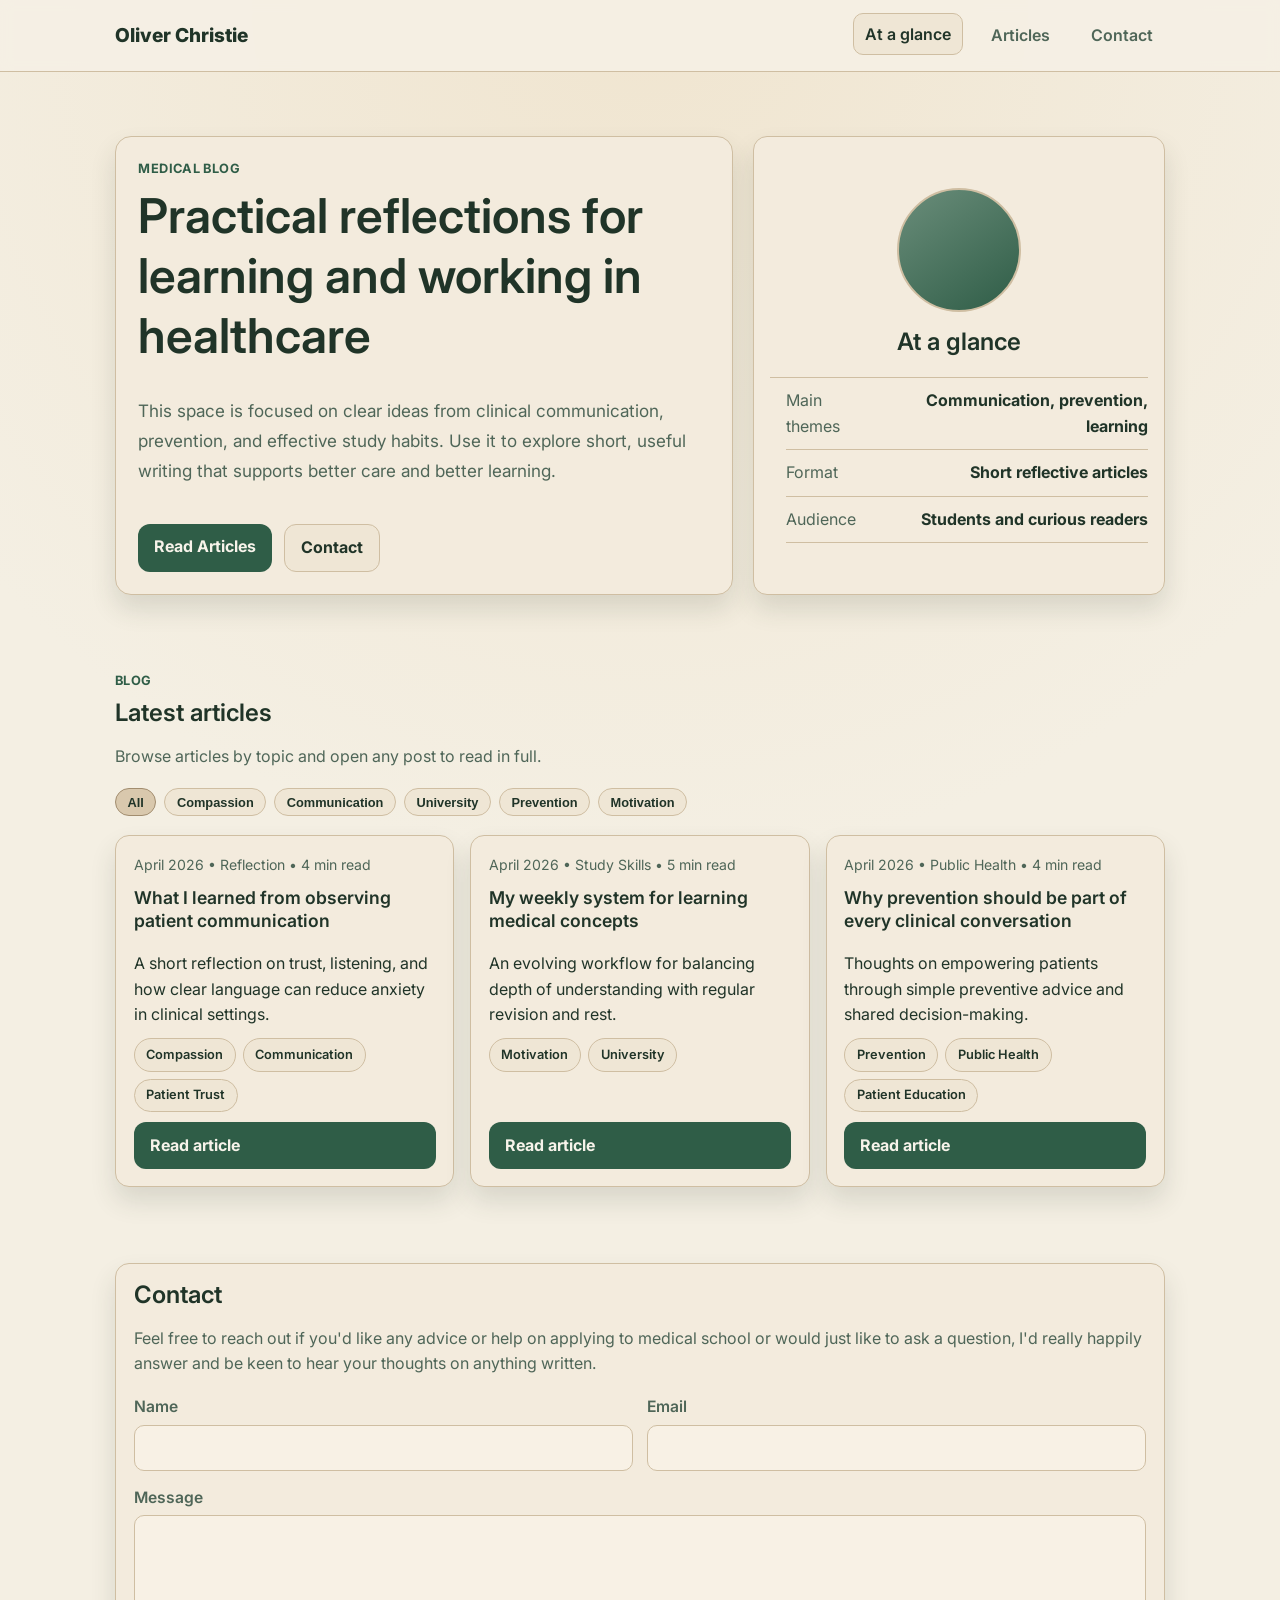
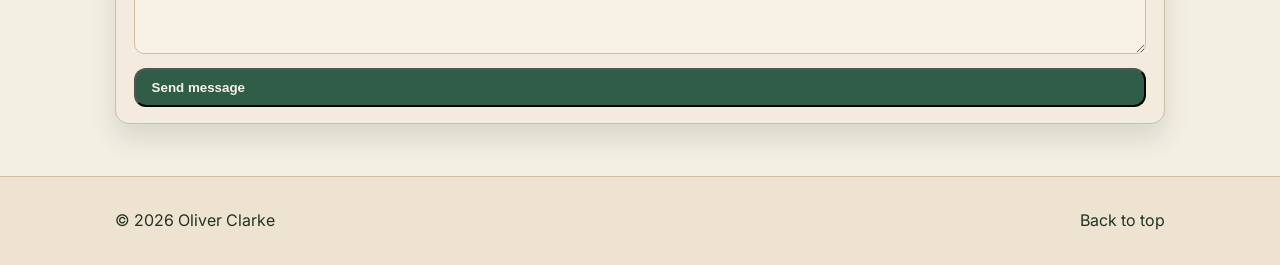
==== index.html @ 4c4d161c "stuff" ====
<!DOCTYPE html>
<html lang="en">
<head>
  <meta charset="UTF-8">
  <meta name="viewport" content="width=device-width, initial-scale=1.0">
  <title>Oliver Christie | Blog</title>
  <meta name="description" content="A blog focused on medicine, healthcare learning, and reflective practice.">
  <link rel="preconnect" href="https://fonts.googleapis.com">
  <link rel="preconnect" href="https://fonts.gstatic.com" crossorigin>
  <link href="https://fonts.googleapis.com/css2?family=Inter:wght@400;500;600;700;800&display=swap" rel="stylesheet">
  <link rel="stylesheet" href="style.css">
</head>
<body id="top">
  <header class="site-header">
    <div class="container nav-row">
      <a class="brand" href="index.html">Oliver Christie</a>
      <nav class="main-nav" aria-label="Main navigation">
        <a href="#glance" class="active smooth-scroll">At a glance</a>
        <a href="#articles" class="smooth-scroll">Articles</a>
        <a href="#contact" class="smooth-scroll">Contact</a>
      </nav>
    </div>
  </header>

  <main>
    <section class="hero reveal">
      <div class="container hero-grid">
        <div class="hero-content">
          <p class="eyebrow">Medical Blog</p>
          <h1>Practical reflections for learning and working in healthcare</h1>
          <p class="hero-text">
            This space is focused on clear ideas from clinical communication, prevention, and effective study habits. Use it to explore short, useful writing that supports better care and better learning.
          </p>
          <div class="hero-actions">
            <a class="btn btn-primary smooth-scroll" href="#articles">Read Articles</a>
            <a class="btn btn-secondary smooth-scroll" href="#contact">Contact</a>
          </div>
        </div>
        <aside id="glance" class="hero-card profile-panel" aria-label="Site snapshot">
          <div class="profile-head">
            <div class="profile-photo-wrap">
              <img class="profile-photo" src="assets/profile.jpg" alt="Portrait of Oliver Christie" loading="lazy">
            </div>
            <h2>At a glance</h2>
          </div>
          <ul class="stats-list">
            <li><span>Main themes</span><strong>Communication, prevention, learning</strong></li>
            <li><span>Format</span><strong>Short reflective articles</strong></li>
            <li><span>Audience</span><strong>Students and curious readers</strong></li>
          </ul>
        </aside>
      </div>
    </section>

    <section id="articles" class="section section-tight reveal">
      <div class="container">
        <p class="eyebrow">Blog</p>
        <h2 class="page-title">Latest articles</h2>
        <p class="section-intro">
          Browse articles by topic and open any post to read in full.
        </p>

        <div class="tag-toolbar" aria-label="Filter articles by tag">
          <button class="tag-filter active" data-filter="all" type="button">All</button>
          <button class="tag-filter" data-filter="compassion" type="button">Compassion</button>
          <button class="tag-filter" data-filter="communication" type="button">Communication</button>
          <button class="tag-filter" data-filter="evidence-based" type="button">University</button>
          <button class="tag-filter" data-filter="prevention" type="button">Prevention</button>
          <button class="tag-filter" data-filter="study" type="button">Motivation</button>
        </div>

        <div class="blog-grid">
          <article class="card post-card reveal" data-tags="compassion communication patient-trust reflection">
            <p class="post-meta">April 2026 • Reflection • 4 min read</p>
            <h2>What I learned from observing patient communication</h2>
            <p>A short reflection on trust, listening, and how clear language can reduce anxiety in clinical settings.</p>
            <ul class="tag-list">
              <li>Compassion</li>
              <li>Communication</li>
              <li>Patient Trust</li>
            </ul>
            <a class="btn btn-primary post-read-btn" href="posts/patient-communication.html">Read article</a>
          </article>

          <article class="card post-card reveal" data-tags="study evidence-based resilience learning">
            <p class="post-meta">April 2026 • Study Skills • 5 min read</p>
            <h2>My weekly system for learning medical concepts</h2>
            <p>An evolving workflow for balancing depth of understanding with regular revision and rest.</p>
            <ul class="tag-list">
              <li>Motivation</li>
              <li>University</li>
            </ul>
            <a class="btn btn-primary post-read-btn" href="posts/why-medicine.html">Read article</a>
          </article>

          <article class="card post-card reveal" data-tags="prevention public-health patient-education leadership">
            <p class="post-meta">April 2026 • Public Health • 4 min read</p>
            <h2>Why prevention should be part of every clinical conversation</h2>
            <p>Thoughts on empowering patients through simple preventive advice and shared decision-making.</p>
            <ul class="tag-list">
              <li>Prevention</li>
              <li>Public Health</li>
              <li>Patient Education</li>
            </ul>
            <a class="btn btn-primary post-read-btn" href="posts/prevention-in-clinical-conversations.html">Read article</a>
          </article>
        </div>
      </div>
    </section>

    <section id="contact" class="section reveal">
      <div class="container">
        <div class="card contact-card">
          <h2>Contact</h2>
          <p class="section-intro">Feel free to reach out if you'd like any advice or help on applying to medical school or would just like to ask a question, I'd really happily answer and be keen to hear your thoughts on anything written.</p>
          <form class="contact-form" action="https://formspree.io/f/xzdywngq" method="POST">
            <label>
              Name
              <input type="text" name="name" required>
            </label>
            <label>
              Email
              <input type="email" name="email" required>
            </label>
            <label class="full-width">
              Message
              <textarea name="message" rows="5" required></textarea>
            </label>
            <button class="btn btn-primary" type="submit">Send message</button>
          </form>
        </div>
      </div>
    </section>
  </main>

  <footer class="site-footer">
    <div class="container footer-row">
      <p>&copy; <span id="year"></span> Oliver Clarke</p>
      <a href="#top" class="smooth-scroll">Back to top</a>
    </div>
  </footer>

  <button id="scrollTopBtn" class="scroll-top-btn" type="button" aria-label="Scroll to top">↑</button>

  <script src="main.js"></script>
</body>
</html>
---- style.css ----
:root {
  --bg: #f4efe3;
  --bg-soft: #f8f4ea;
  --surface: #f3ebdd;
  --surface-strong: #ece2d1;
  --surface-alt: #efe6d5;
  --text: #203428;
  --muted: #4f6658;
  --primary: #2f5d47;
  --primary-strong: #254b39;
  --border: #cfbea2;
  --shadow: 0 14px 26px rgba(48, 61, 52, 0.14);
  --hover-lift: -3px;
  --hover-speed: 0.18s;
}

*,
*::before,
*::after {
  box-sizing: border-box;
}

html,
body {
  margin: 0;
  padding: 0;
  scroll-behavior: smooth;
}

body {
  font-family: Inter, "Segoe UI", Tahoma, Geneva, Verdana, sans-serif;
  background: radial-gradient(circle at top, #f0e5d0 0%, var(--bg) 44%);
  color: var(--text);
  line-height: 1.6;
  min-height: 100vh;
}

a {
  color: inherit;
}

::selection {
  background: #d7c8ad;
  color: #203428;
}

::-moz-selection {
  background: #d7c8ad;
  color: #203428;
}

.container {
  width: min(1050px, 92%);
  margin: 0 auto;
}

.site-header {
  position: sticky;
  top: 0;
  backdrop-filter: blur(6px);
  background: rgba(246, 240, 229, 0.9);
  border-bottom: 1px solid var(--border);
  z-index: 1000;
}

.reading-progress {
  position: fixed;
  top: 0;
  left: 0;
  width: 100%;
  height: 4px;
  background: rgba(47, 93, 71, 0.14);
  z-index: 1400;
}

.reading-progress span {
  display: block;
  height: 100%;
  width: 0;
  background: linear-gradient(90deg, #2f5d47, #4e8068);
  transition: width 0.08s linear;
}

.nav-row {
  display: flex;
  justify-content: space-between;
  align-items: center;
  padding: 0.9rem 0;
}

.brand {
  text-decoration: none;
  font-weight: 800;
  font-size: 1.2rem;
  color: var(--text);
  line-height: 1;
}

.main-nav {
  display: flex;
  gap: 1rem;
  align-items: center;
}

.main-nav a {
  text-decoration: none;
  color: var(--muted);
  font-weight: 600;
  padding: 0.45rem 0.7rem;
  border-radius: 10px;
  border: 1px solid transparent;
  transition: 0.2s ease;
}

.main-nav a:hover,
.main-nav a.active {
  background: var(--surface-alt);
  color: var(--text);
  border-color: var(--border);
  transform: translateY(-1px);
}

.hero {
  padding: 4rem 0 2.5rem;
}

.hero-grid {
  display: grid;
  grid-template-columns: 1.5fr 1fr;
  gap: 1.25rem;
  align-items: stretch;
}

.eyebrow {
  margin: 0 0 0.4rem;
  color: var(--primary);
  font-weight: 700;
  letter-spacing: 0.03em;
  text-transform: uppercase;
  font-size: 0.8rem;
}

h1,
h2,
h3 {
  line-height: 1.25;
  margin-top: 0;
}

h1 {
  font-size: clamp(1.9rem, 5vw, 3rem);
  margin-bottom: 0.8rem;
  font-weight: 600;
}

h2 {
  font-weight: 600;
}

h3 {
  font-weight: 600;
}

.hero-text,
.section-intro {
  color: var(--muted);
  max-width: 65ch;
}

.hero-text {
  font-size: 1.07rem;
  line-height: 1.75;
}

.hero-content {
  background: var(--surface);
  border: 1px solid var(--border);
  border-radius: 16px;
  padding: 1.4rem;
  box-shadow: var(--shadow);
  display: flex;
  flex-direction: column;
  justify-content: center;
  position: relative;
  overflow: hidden;
  --mx: 50%;
  --my: 50%;
  transition: transform var(--hover-speed) ease, border-color var(--hover-speed) ease, box-shadow var(--hover-speed) ease;
}

.hero-content::before,
.profile-panel::before {
  content: "";
  position: absolute;
  inset: -35%;
  background: radial-gradient(circle at var(--mx) var(--my), rgba(255, 255, 255, 0.22), transparent 45%);
  opacity: 0;
  pointer-events: none;
  transition: opacity 0.28s ease;
}

.hero-content:hover::before,
.profile-panel:hover::before {
  opacity: 1;
}

.values-list {
  margin: 1rem 0 0;
  padding: 0;
  list-style: none;
  display: flex;
  gap: 0.5rem;
  flex-wrap: wrap;
}

.values-list li {
  border: 1px solid var(--border);
  background: #ede2cf;
  color: var(--text);
  border-radius: 999px;
  font-size: 0.85rem;
  padding: 0.3rem 0.6rem;
}

.hero-actions {
  margin-top: 1.3rem;
  display: flex;
  gap: 0.7rem;
  flex-wrap: wrap;
}

.btn {
  display: inline-block;
  text-decoration: none;
  border-radius: 12px;
  padding: 0.65rem 1rem;
  font-weight: 700;
  transition: 0.25s ease;
}

.btn-primary {
  background: var(--primary);
  color: #f7f3ea;
}

.btn-primary:hover {
  background: var(--primary-strong);
  transform: translateY(-2px);
  box-shadow: 0 12px 22px rgba(47, 93, 71, 0.2);
}

.btn-secondary {
  border: 1px solid var(--border);
  background: var(--surface-alt);
  color: var(--text);
}

.btn-secondary:hover {
  transform: translateY(-2px);
  background: var(--surface);
}

.hero-card,
.card {
  background: var(--surface);
  border: 1px solid var(--border);
  border-radius: 14px;
  padding: 1rem 1.1rem;
  box-shadow: var(--shadow);
  transition: transform var(--hover-speed) ease, border-color var(--hover-speed) ease, box-shadow var(--hover-speed) ease;
}

.card:hover,
.hero-card:hover,
.cv-grid .card:hover,
.blog-grid .post-card:hover,
.hero-content:hover {
  transform: translateY(var(--hover-lift));
  border-color: #ac9674;
  box-shadow: 0 18px 30px rgba(64, 56, 44, 0.18);
}

.profile-panel {
  padding: 1rem;
  height: 100%;
  display: flex;
  flex-direction: column;
  justify-content: center;
  background: var(--surface);
  position: relative;
}

.profile-head {
  display: grid;
  grid-template-columns: 1fr;
  gap: 0.95rem;
  align-items: center;
  text-align: center;
}

.profile-photo-wrap {
  width: 124px;
  height: 124px;
  border-radius: 50%;
  border: 2px solid var(--border);
  overflow: hidden;
  position: relative;
  background: linear-gradient(145deg, #6a8d7a, #2f5d47);
  margin: 0 auto;
}

.profile-photo {
  width: 100%;
  height: 100%;
  object-fit: cover;
  display: block;
}

.profile-role {
  margin: 0.35rem 0 0;
  color: var(--muted);
  font-size: 0.93rem;
}

.stats-list {
  margin: 1rem 0 0;
  padding: 0;
  list-style: none;
  border-top: 1px solid var(--border);
}

.stats-list li {
  display: flex;
  justify-content: space-between;
  gap: 0.7rem;
  padding: 0.62rem 0;
  border-bottom: 1px solid var(--border);
}

.stats-list span {
  color: var(--muted);
}

.stats-list strong {
  text-align: right;
}

.hero-card ul {
  padding-left: 1rem;
  margin: 0;
}

.section {
  padding: 1.5rem 0 3.2rem;
}

.section > .container > h2 {
  margin-bottom: 0.15rem;
}

.featured-article {
  display: grid;
  gap: 0.8rem;
}

.featured-meta {
  display: flex;
  gap: 1rem;
  flex-wrap: wrap;
  color: var(--muted);
  font-size: 0.92rem;
  font-style: italic;
}

.section-tight {
  padding-top: 2.2rem;
}

.page-title {
  margin-bottom: 0.6rem;
}

.cv-grid {
  margin-top: 1.2rem;
  display: grid;
  grid-template-columns: repeat(2, minmax(0, 1fr));
  gap: 1rem;
}

.cv-grid .card {
  will-change: transform;
}

.card ul {
  margin: 0;
  padding-left: 1rem;
}

.pill-list {
  padding: 0;
  list-style: none;
  display: flex;
  flex-wrap: wrap;
  gap: 0.45rem;
}

.pill-list li {
  background: #efe4d2;
  border: 1px solid var(--border);
  border-radius: 999px;
  padding: 0.3rem 0.65rem;
  font-size: 0.9rem;
}

.blog-grid {
  margin-top: 1.2rem;
  display: grid;
  grid-template-columns: repeat(3, minmax(0, 1fr));
  gap: 1rem;
}

.post-card h2 {
  font-size: 1.1rem;
  margin-bottom: 0.5rem;
  line-height: 1.3;
}

.post-card {
  display: flex;
  flex-direction: column;
  gap: 0.65rem;
  padding: 1.1rem;
  height: 100%;
}

.post-card p {
  margin: 0;
}

.tag-toolbar {
  margin: 1.2rem 0 0.4rem;
  display: flex;
  flex-wrap: wrap;
  gap: 0.5rem;
}

.tag-filter,
.tag-list li {
  border: 1px solid var(--border);
  border-radius: 999px;
  background: var(--surface-alt);
  color: var(--text);
  font-weight: 600;
  font-size: 0.8rem;
  padding: 0.34rem 0.72rem;
}

.tag-filter {
  cursor: pointer;
  transition: 0.2s ease;
}

.tag-filter:hover,
.tag-filter.active {
  background: #d9c8ad;
  border-color: #a28d6f;
  color: var(--text);
}

.tag-list {
  list-style: none;
  padding: 0;
  margin: 0.1rem 0 0.1rem;
  display: flex;
  flex-wrap: wrap;
  gap: 0.45rem;
  justify-content: flex-start;
  align-items: center;
}

.post-card .tag-list {
  padding-left: 0;
  margin-left: 0;
}

.article-tags {
  margin-bottom: 0.9rem;
}

.post-meta {
  color: var(--muted);
  font-size: 0.88rem;
  margin-bottom: 0.3rem;
}

.text-link {
  color: var(--primary-strong);
  font-weight: 700;
  text-decoration: none;
  align-self: flex-start;
  margin-top: 0.1rem;
  position: relative;
  display: inline-block;
  transition: transform 0.22s ease, color 0.22s ease;
}

.text-link::after {
  content: "";
  position: absolute;
  left: 0;
  bottom: -2px;
  width: 100%;
  height: 1.5px;
  background: currentColor;
  transform: scaleX(0);
  transform-origin: left;
  transition: transform 0.22s ease;
}

.text-link:hover {
  transform: translateX(4px);
}

.text-link:hover::after {
  transform: scaleX(1);
}

.article-top-actions {
  display: flex;
  align-items: center;
  justify-content: space-between;
  gap: 0.8rem;
  flex-wrap: wrap;
}

.copy-link-btn {
  border: 1px solid var(--border);
  background: var(--surface-alt);
  color: var(--text);
  border-radius: 9px;
  padding: 0.34rem 0.72rem;
  font-weight: 600;
  cursor: pointer;
  transition: transform 0.2s ease, background 0.2s ease;
}

.copy-link-btn:hover {
  transform: translateY(-1px);
  background: #e7d8bf;
}

.post-read-btn {
  display: block;
  width: 100%;
  margin-top: auto;
  text-align: left;
}

.article-container {
  width: min(780px, 92%);
}

.article-nav {
  margin-top: 1.6rem;
  display: flex;
  justify-content: space-between;
  gap: 0.8rem;
  flex-wrap: wrap;
}

.site-footer {
  border-top: 1px solid var(--border);
  background: #eee3d1;
}

.contact-card h2 {
  margin-bottom: 0.35rem;
}

.contact-card .section-intro {
  max-width: none;
}

.contact-form {
  margin-top: 1.1rem;
  display: grid;
  grid-template-columns: repeat(2, minmax(0, 1fr));
  gap: 0.85rem;
}

.contact-form label {
  display: flex;
  flex-direction: column;
  gap: 0.35rem;
  font-weight: 600;
  color: var(--muted);
  font-size: 0.98rem;
}

.contact-form input,
.contact-form textarea {
  border: 1px solid var(--border);
  background: #f8f1e5;
  color: var(--text);
  border-radius: 10px;
  padding: 0.65rem 0.7rem;
  font-family: Inter, "Segoe UI", Tahoma, Geneva, Verdana, sans-serif;
  font-size: 1rem;
  line-height: 1.45;
}

.contact-form .full-width {
  grid-column: 1 / -1;
}

.contact-form button {
  grid-column: 1 / -1;
  width: 100%;
  text-align: left;
  letter-spacing: normal;
  text-transform: none;
}

.reveal {
  opacity: 0;
  transform: translateY(16px);
  transition: opacity 0.52s ease, transform 0.52s ease;
}

.cv-grid .reveal:nth-child(1),
.blog-grid .reveal:nth-child(1) {
  transition-delay: 0.02s;
}

.cv-grid .reveal:nth-child(2),
.blog-grid .reveal:nth-child(2) {
  transition-delay: 0.09s;
}

.cv-grid .reveal:nth-child(3),
.blog-grid .reveal:nth-child(3) {
  transition-delay: 0.16s;
}

.cv-grid .reveal:nth-child(4),
.blog-grid .reveal:nth-child(4) {
  transition-delay: 0.22s;
}

.cv-grid .reveal:nth-child(5),
.blog-grid .reveal:nth-child(5) {
  transition-delay: 0.28s;
}

.cv-grid .reveal:nth-child(6),
.blog-grid .reveal:nth-child(6) {
  transition-delay: 0.34s;
}

.reveal.show {
  opacity: 1;
  transform: translateY(0);
}

.footer-row {
  padding: 0.95rem 0;
  display: flex;
  justify-content: space-between;
  gap: 1rem;
  align-items: center;
  flex-wrap: wrap;
}

.footer-row a {
  position: relative;
  display: inline-block;
  text-decoration: none;
  transition: color 0.22s ease;
}

.footer-row a::after {
  content: "";
  position: absolute;
  left: 0;
  bottom: -2px;
  width: 100%;
  height: 1.5px;
  background: currentColor;
  transform: scaleX(0);
  transform-origin: left;
  transition: transform 0.22s ease;
}

.footer-row a:hover::after {
  transform: scaleX(1);
}

.scroll-top-btn {
  position: fixed;
  right: 1rem;
  bottom: 1rem;
  width: 46px;
  height: 46px;
  border-radius: 50%;
  border: 1px solid #9f8b6f;
  background: linear-gradient(150deg, #3d6d56, #2d533f);
  color: #fff;
  font-size: 1.25rem;
  font-weight: 700;
  cursor: pointer;
  box-shadow: 0 12px 22px rgba(58, 50, 41, 0.24);
  opacity: 0;
  pointer-events: none;
  transform: translateY(8px);
  transition: 0.25s ease;
  z-index: 1200;
}

.scroll-top-btn.visible {
  opacity: 1;
  pointer-events: auto;
  transform: translateY(0);
}

.scroll-top-btn:hover {
  transform: translateY(-3px);
}

@media (max-width: 900px) {
  .hero-grid,
  .cv-grid {
    grid-template-columns: 1fr;
  }

  .blog-grid {
    grid-template-columns: repeat(2, minmax(0, 1fr));
  }

  .hero {
    padding-top: 2.5rem;
  }

  .stats-list li {
    flex-direction: column;
  }

  .stats-list strong {
    text-align: left;
  }
}

@media (max-width: 680px) {
  .blog-grid {
    grid-template-columns: 1fr;
  }

  .nav-row {
    flex-direction: column;
    align-items: flex-start;
    gap: 0.65rem;
  }

  .main-nav {
    flex-wrap: wrap;
  }

  .hero-content {
    padding: 1.1rem;
  }

  .contact-form {
    grid-template-columns: 1fr;
  }
}

@media (prefers-reduced-motion: reduce) {
  html {
    scroll-behavior: auto;
  }

  *,
  *::before,
  *::after {
    animation-duration: 0.01ms !important;
    animation-iteration-count: 1 !important;
    transition-duration: 0.01ms !important;
  }

  .card:hover,
  .hero-card:hover,
  .cv-grid .card:hover,
  .blog-grid .post-card:hover,
  .hero-content:hover,
  .btn-primary:hover,
  .btn-secondary:hover,
  .scroll-top-btn:hover {
    transform: none;
  }
}

blockquote {
  font-style: italic;
  
}
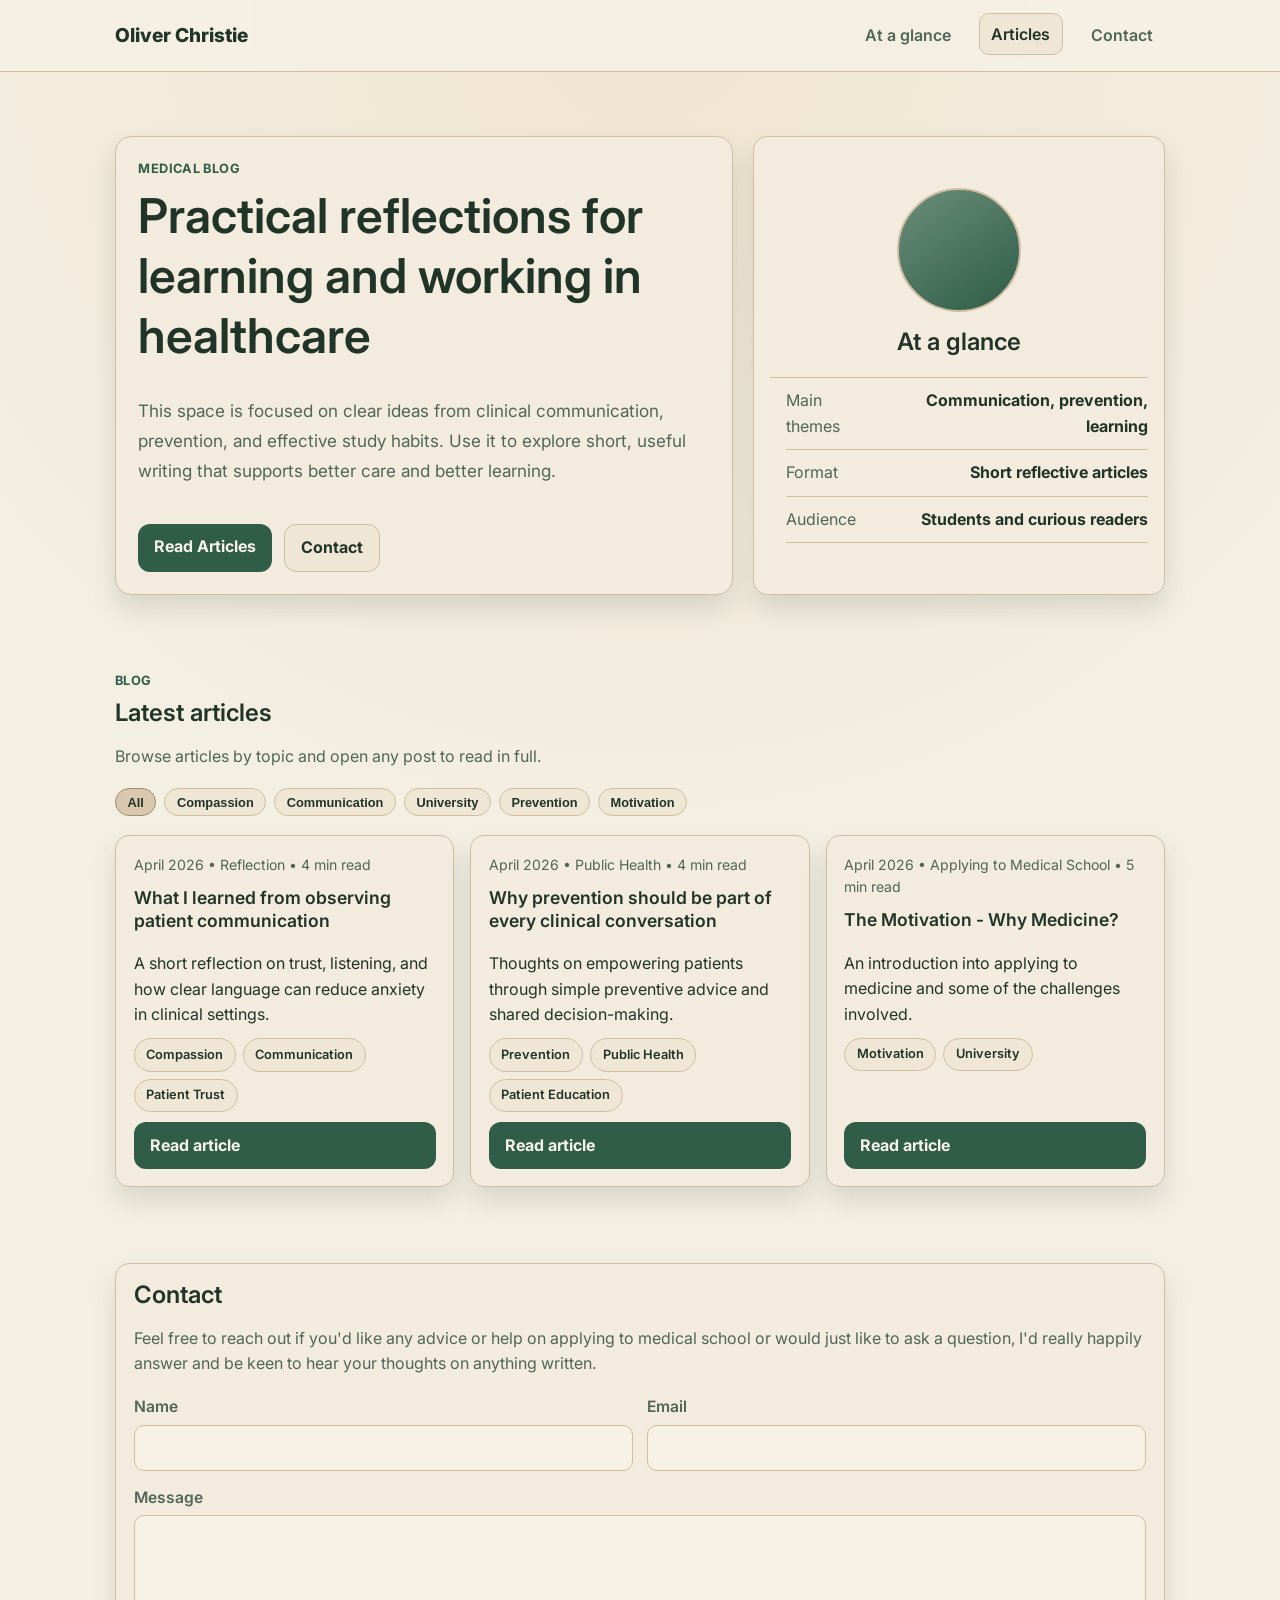
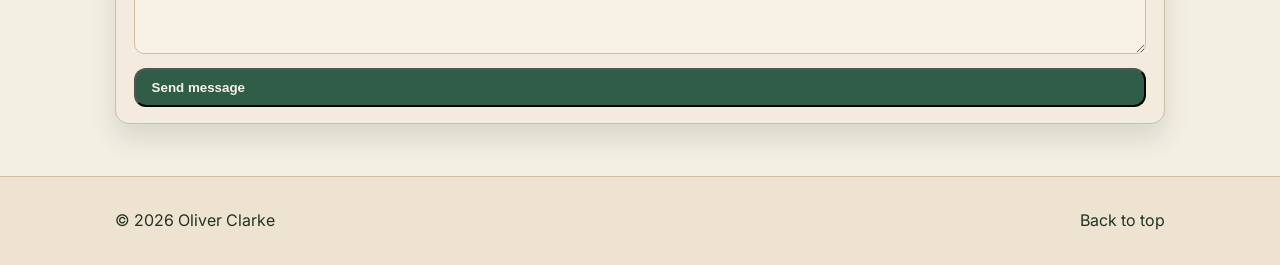
==== commit 9ae70a7a: "Update index.html" ====
--- a/index.html
+++ b/index.html
@@ -52,10 +52,10 @@
       </div>
     </section>
 
-    <section id="articles" class="section section-tight reveal">
+    <section class="section section-tight reveal">
       <div class="container">
         <p class="eyebrow">Blog</p>
-        <h2 class="page-title">Latest articles</h2>
+        <h2 id="articles" class="page-title">Latest articles</h2>
         <p class="section-intro">
           Browse articles by topic and open any post to read in full.
         </p>
@@ -82,17 +82,6 @@
             <a class="btn btn-primary post-read-btn" href="posts/patient-communication.html">Read article</a>
           </article>
 
-          <article class="card post-card reveal" data-tags="study evidence-based resilience learning">
-            <p class="post-meta">April 2026 • Study Skills • 5 min read</p>
-            <h2>My weekly system for learning medical concepts</h2>
-            <p>An evolving workflow for balancing depth of understanding with regular revision and rest.</p>
-            <ul class="tag-list">
-              <li>Motivation</li>
-              <li>University</li>
-            </ul>
-            <a class="btn btn-primary post-read-btn" href="posts/why-medicine.html">Read article</a>
-          </article>
-
           <article class="card post-card reveal" data-tags="prevention public-health patient-education leadership">
             <p class="post-meta">April 2026 • Public Health • 4 min read</p>
             <h2>Why prevention should be part of every clinical conversation</h2>
@@ -104,6 +93,19 @@
             </ul>
             <a class="btn btn-primary post-read-btn" href="posts/prevention-in-clinical-conversations.html">Read article</a>
           </article>
+
+          <article class="card post-card reveal" data-tags="study evidence-based resilience learning">
+            <p class="post-meta">April 2026 • Applying to Medical School • 5 min read</p>
+            <h2>The Motivation - Why Medicine?</h2>
+            <p>An introduction into applying to medicine and some of the challenges involved.</p>
+            <ul class="tag-list">
+              <li>Motivation</li>
+              <li>University</li>
+              
+            </ul>
+            <a class="btn btn-primary post-read-btn" href="posts/why-medicine.html">Read article</a>
+          </article>
+
         </div>
       </div>
     </section>
